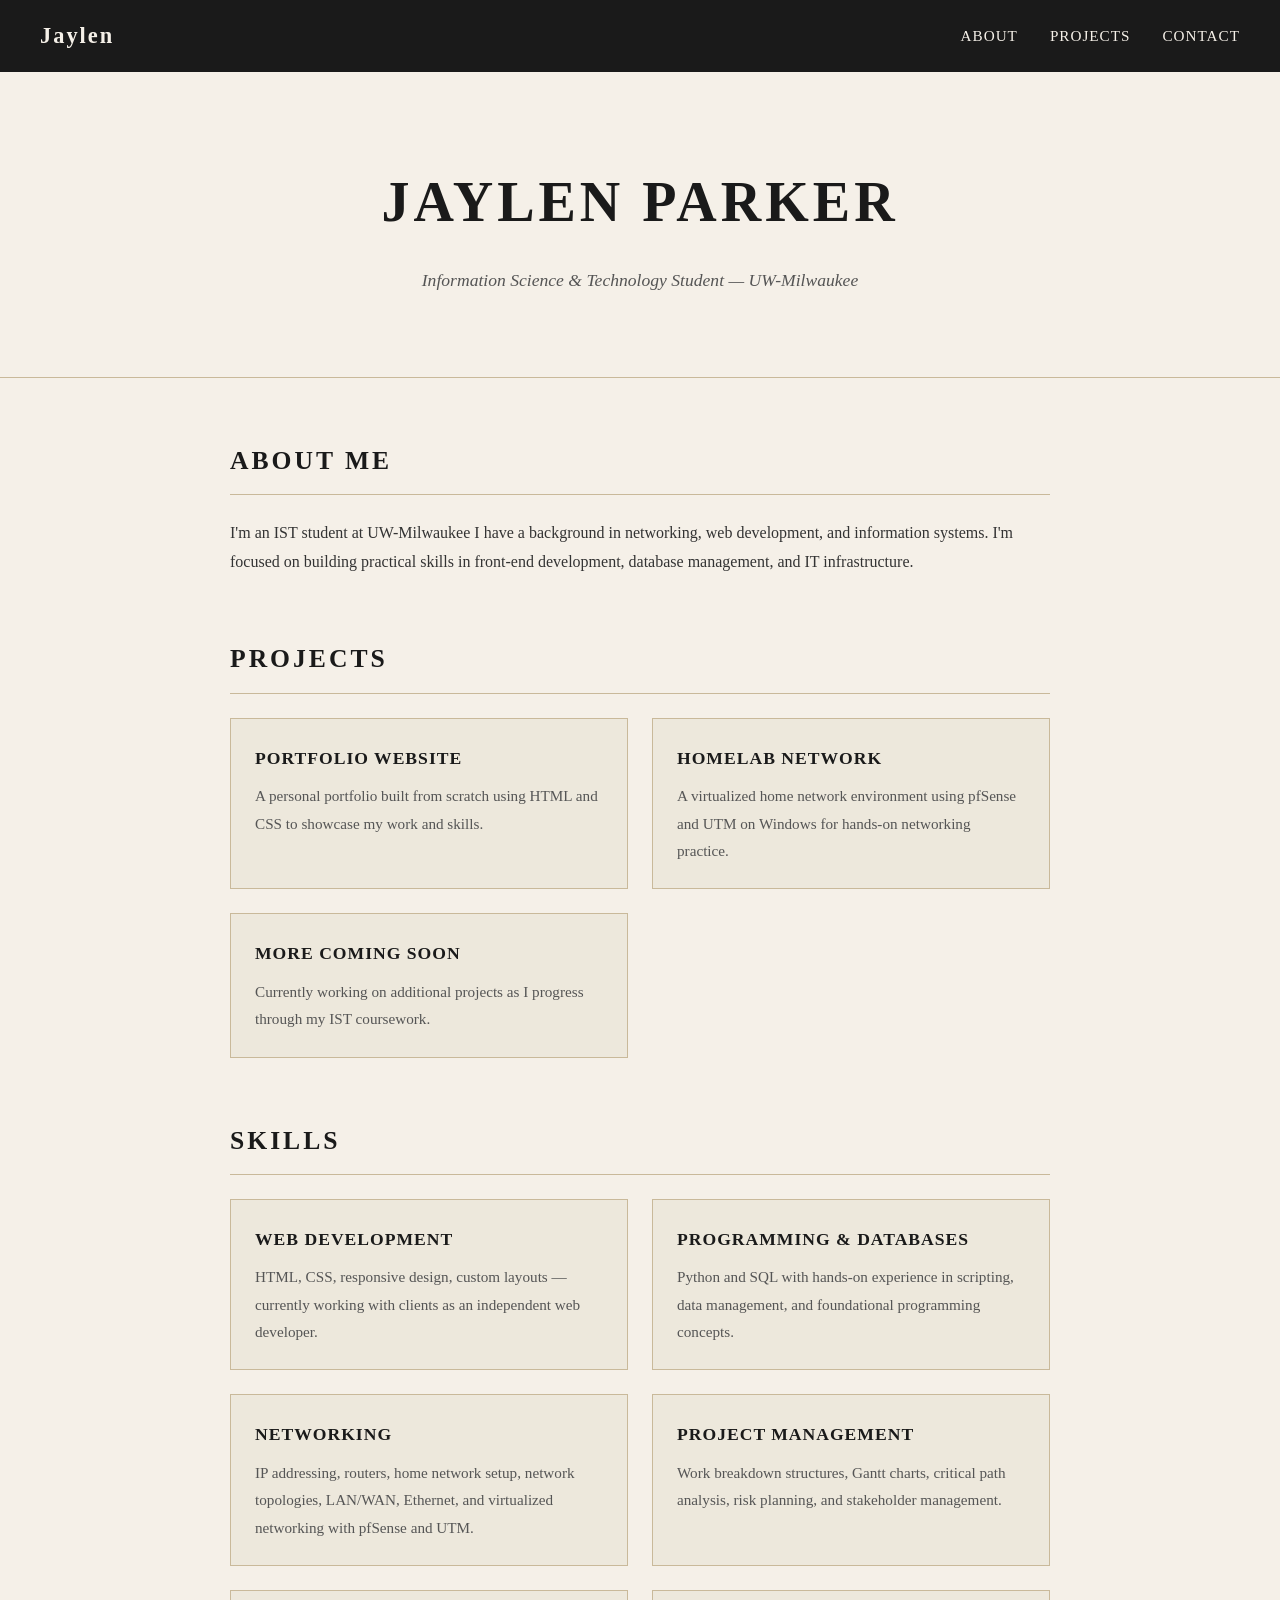
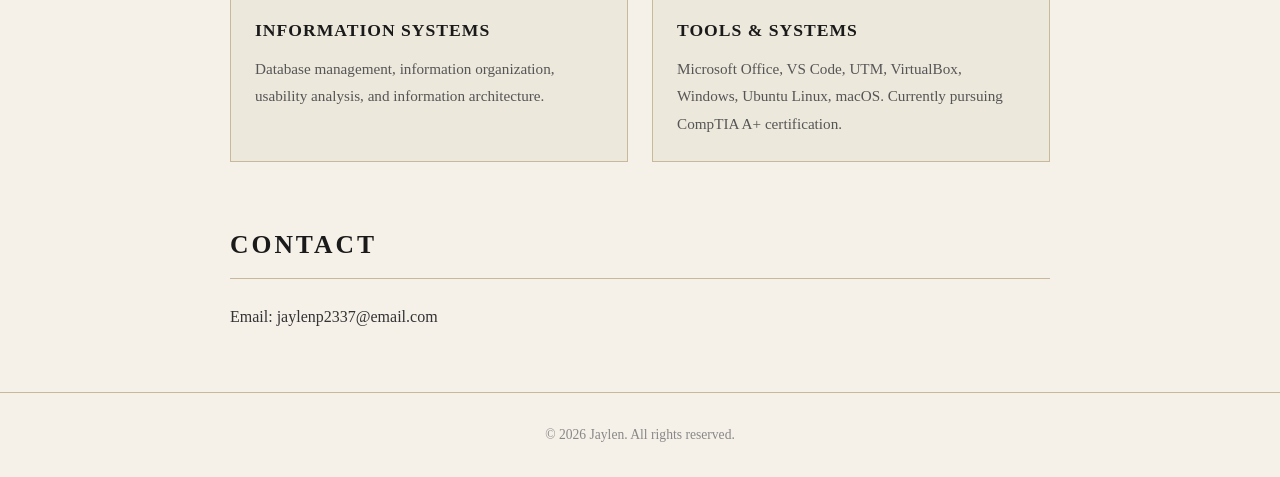
==== index.html @ e1a83e4b "Add files via upload" ====
<!DOCTYPE html>
<html lang="en">
<head>
    <meta charset="UTF-8">
    <meta name="viewport" content="width=device-width, initial-scale=1.0">
    <title>Jaylen Parker| IST Portfolio</title>
    <link rel="stylesheet" href="style.css">
</head>
<body>

    <nav>
        <span class="logo">Jaylen</span>
        <ul>
            <li><a href="#about">About</a></li>
            <li><a href="#projects">Projects</a></li>
            <li><a href="#contact">Contact</a></li>
        </ul>
    </nav>

    <header>
        <h1>Jaylen Parker</h1>
        <p>Information Science & Technology Student — UW-Milwaukee</p>
    </header>

    <section id="about">
        <h2>About Me</h2>
        <p>I'm an IST student at UW-Milwaukee I have a background in networking, web development, and information systems. I'm focused on building practical skills in front-end development, database management, and IT infrastructure.</p>
    </section>

    <section id="projects">
        <h2>Projects</h2>
        <div class="project-grid">
            <div class="project-card">
                <h3>Portfolio Website</h3>
                <p>A personal portfolio built from scratch using HTML and CSS to showcase my work and skills.</p>
            </div>
            <div class="project-card">
                <h3>Homelab Network</h3>
                <p>A virtualized home network environment using pfSense and UTM on Windows for hands-on networking practice.</p>
            </div>
            <div class="project-card">
                <h3>More Coming Soon</h3>
                <p>Currently working on additional projects as I progress through my IST coursework.</p>
            </div>
        </div>
    </section>
<section id="skills">
    <h2>Skills</h2>
    <div class="project-grid">
        <div class="project-card">
            <h3>Web Development</h3>
            <p>HTML, CSS, responsive design, custom layouts — currently working with clients as an independent web developer.</p>
        </div>
        <div class="project-card">
            <h3>Programming & Databases</h3>
            <p>Python and SQL with hands-on experience in scripting, data management, and foundational programming concepts.</p>
        </div>
        <div class="project-card">
            <h3>Networking</h3>
            <p>IP addressing, routers, home network setup, network topologies, LAN/WAN, Ethernet, and virtualized networking with pfSense and UTM.</p>
        </div>
        <div class="project-card">
            <h3>Project Management</h3>
            <p>Work breakdown structures, Gantt charts, critical path analysis, risk planning, and stakeholder management.</p>
        </div>
        <div class="project-card">
            <h3>Information Systems</h3>
            <p>Database management, information organization, usability analysis, and information architecture.</p>
        </div>
        <div class="project-card">
            <h3>Tools & Systems</h3>
            <p>Microsoft Office, VS Code, UTM, VirtualBox, Windows, Ubuntu Linux, macOS. Currently pursuing CompTIA A+ certification.</p>
        </div>
    </div>
</section>
    <section id="contact">
        <h2>Contact</h2>
        <p>Email: jaylenp2337@email.com</p>
    </section>

    <footer>
        <p>&copy; 2026 Jaylen. All rights reserved.</p>
    </footer>

</body>
</html>
---- style.css ----
* {
    margin: 0;
    padding: 0;
    box-sizing: border-box;
}

body {
    font-family: 'Times New Roman', Times, serif;
    background-color: #f5f0e8;
    color: #1a1a1a;
    line-height: 1.8;
}

/* NAV */
nav {
    background-color: #1a1a1a;
    padding: 16px 40px;
    display: flex;
    justify-content: space-between;
    align-items: center;
    position: sticky;
    top: 0;
}

nav .logo {
    color: #f5f0e8;
    font-size: 1.4rem;
    font-weight: bold;
    letter-spacing: 2px;
}

nav ul {
    list-style: none;
    display: flex;
    gap: 32px;
}

nav ul li a {
    color: #f5f0e8;
    text-decoration: none;
    font-size: 0.95rem;
    letter-spacing: 1px;
    text-transform: uppercase;
}

nav ul li a:hover {
    text-decoration: underline;
}

/* HERO */
header {
    text-align: center;
    padding: 80px 20px;
    border-bottom: 1px solid #c9b99a;
}

header h1 {
    font-size: 3.5rem;
    letter-spacing: 4px;
    text-transform: uppercase;
    color: #1a1a1a;
}

header p {
    margin-top: 12px;
    font-size: 1.1rem;
    color: #555;
    font-style: italic;
}

/* SECTIONS */
section {
    max-width: 900px;
    margin: 60px auto;
    padding: 0 40px;
}

section h2 {
    font-size: 1.6rem;
    text-transform: uppercase;
    letter-spacing: 3px;
    border-bottom: 1px solid #c9b99a;
    padding-bottom: 10px;
    margin-bottom: 24px;
    color: #1a1a1a;
}

section p {
    font-size: 1rem;
    color: #333;
}

/* PROJECT CARDS */
.project-grid {
    display: grid;
    grid-template-columns: repeat(auto-fit, minmax(260px, 1fr));
    gap: 24px;
    margin-top: 16px;
}

.project-card {
    background-color: #ede8dc;
    border: 1px solid #c9b99a;
    padding: 24px;
    transition: box-shadow 0.2s;
}

.project-card:hover {
    box-shadow: 0 4px 16px rgba(0,0,0,0.12);
}

.project-card h3 {
    font-size: 1.1rem;
    margin-bottom: 8px;
    text-transform: uppercase;
    letter-spacing: 1px;
}

.project-card p {
    font-size: 0.95rem;
    color: #555;
}

/* FOOTER */
footer {
    text-align: center;
    padding: 30px;
    border-top: 1px solid #c9b99a;
    margin-top: 60px;
    font-size: 0.85rem;
    color: #888;
}
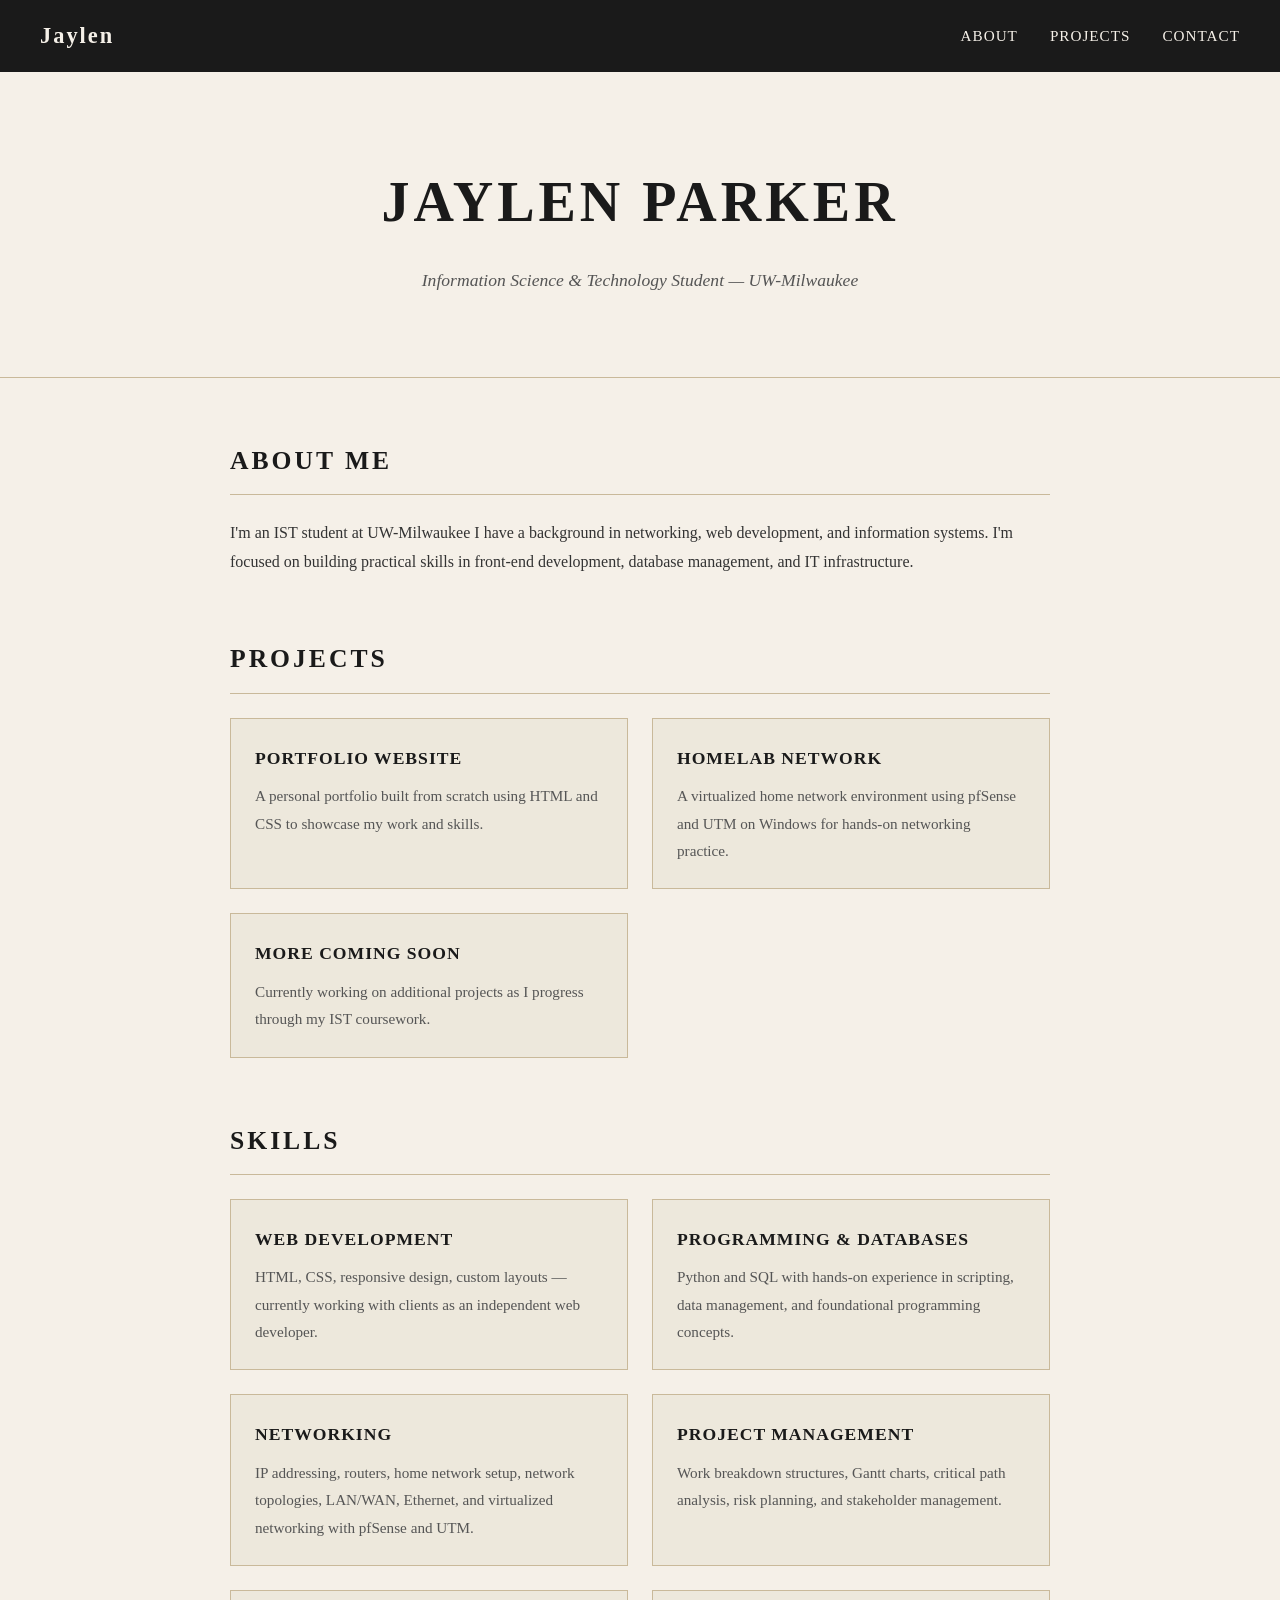
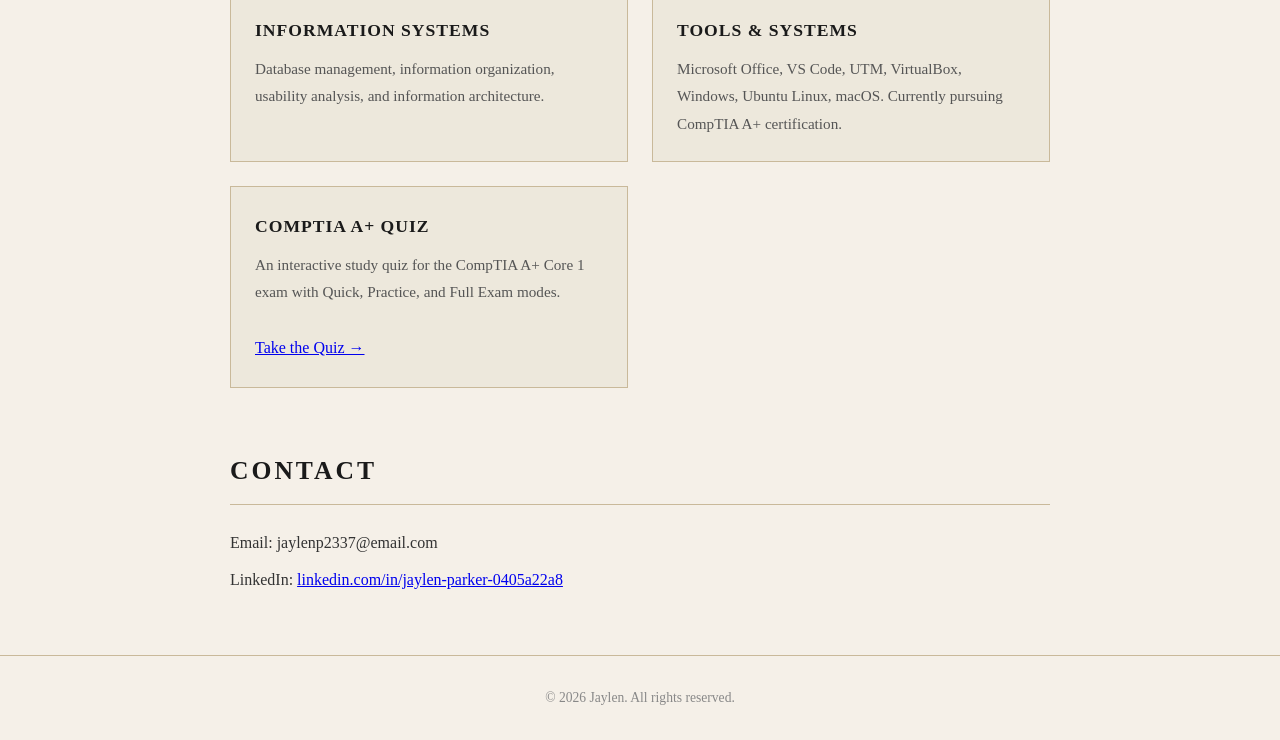
==== commit b4471dc6: "Add files via upload" ====
--- a/index.html
+++ b/index.html
@@ -71,11 +71,18 @@
             <h3>Tools & Systems</h3>
             <p>Microsoft Office, VS Code, UTM, VirtualBox, Windows, Ubuntu Linux, macOS. Currently pursuing CompTIA A+ certification.</p>
         </div>
+        <div class="project-card">
+    <h3>CompTIA A+ Quiz</h3>
+    <p>An interactive study quiz for the CompTIA A+ Core 1 exam with Quick, Practice, and Full Exam modes.</p>
+    <br>
+    <a href="quiz.html">Take the Quiz →</a>
+</div>
     </div>
 </section>
     <section id="contact">
         <h2>Contact</h2>
         <p>Email: jaylenp2337@email.com</p>
+        <p style="margin-top: 8px;">LinkedIn: <a href="https://www.linkedin.com/in/jaylen-parker-0405a22a8/" target="_blank">linkedin.com/in/jaylen-parker-0405a22a8</a></p>
     </section>
 
     <footer>
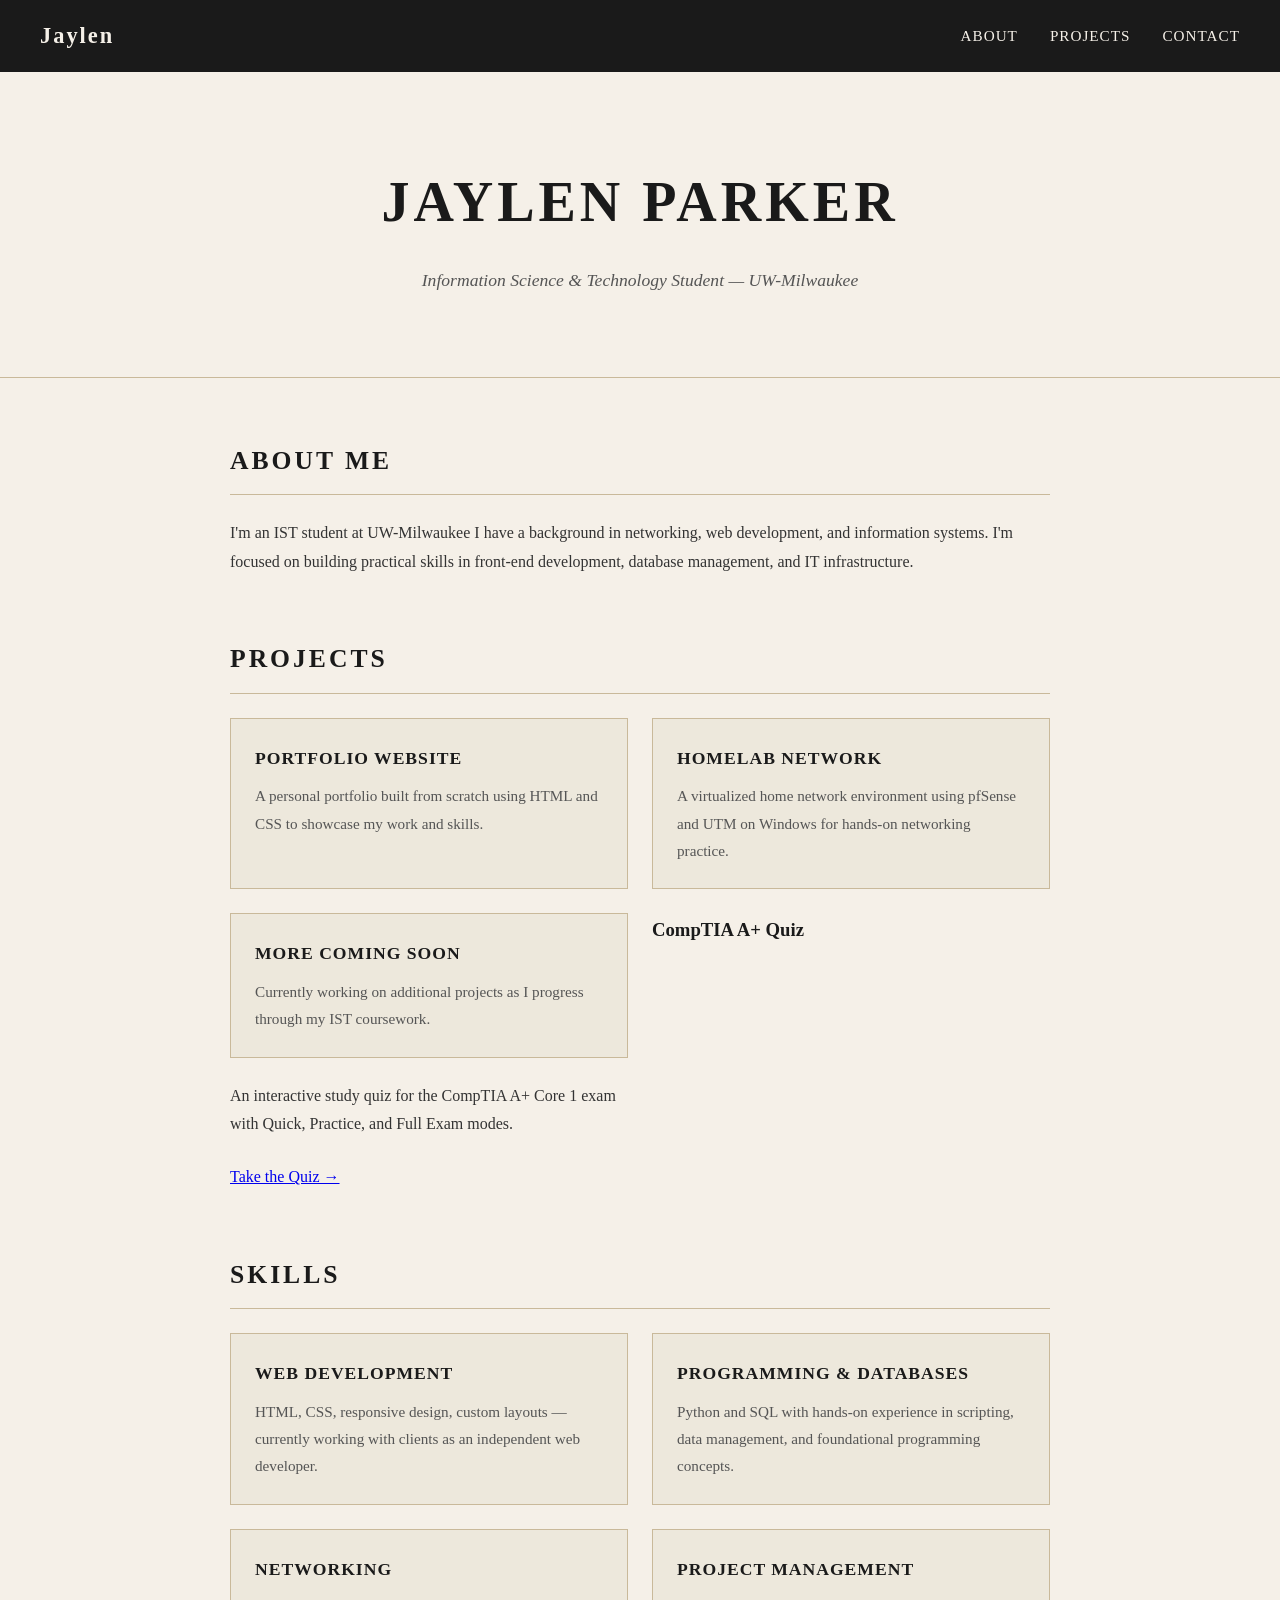
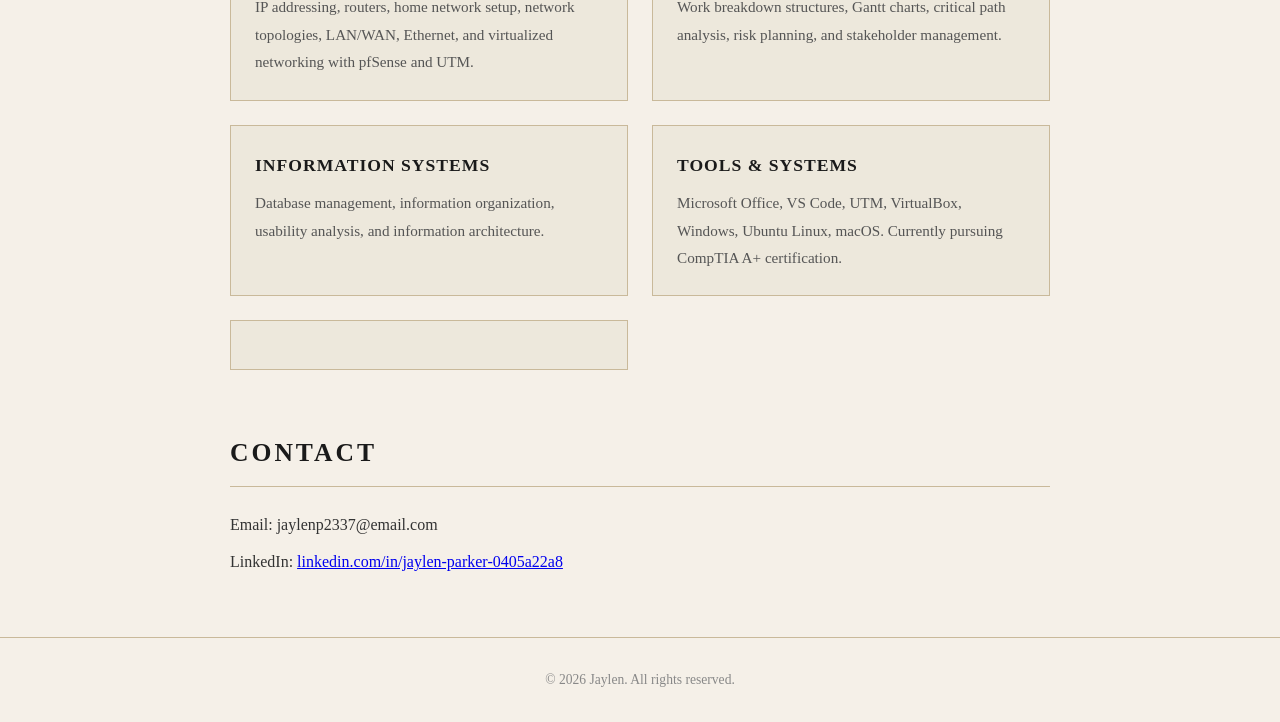
==== commit 312b206f: "Add files via upload" ====
--- a/index.html
+++ b/index.html
@@ -42,6 +42,10 @@
                 <h3>More Coming Soon</h3>
                 <p>Currently working on additional projects as I progress through my IST coursework.</p>
             </div>
+             <h3>CompTIA A+ Quiz</h3>
+    <p>An interactive study quiz for the CompTIA A+ Core 1 exam with Quick, Practice, and Full Exam modes.</p>
+    <br>
+    <a href="quiz.html">Take the Quiz →</a>
         </div>
     </section>
 <section id="skills">
@@ -72,10 +76,7 @@
             <p>Microsoft Office, VS Code, UTM, VirtualBox, Windows, Ubuntu Linux, macOS. Currently pursuing CompTIA A+ certification.</p>
         </div>
         <div class="project-card">
-    <h3>CompTIA A+ Quiz</h3>
-    <p>An interactive study quiz for the CompTIA A+ Core 1 exam with Quick, Practice, and Full Exam modes.</p>
-    <br>
-    <a href="quiz.html">Take the Quiz →</a>
+   
 </div>
     </div>
 </section>
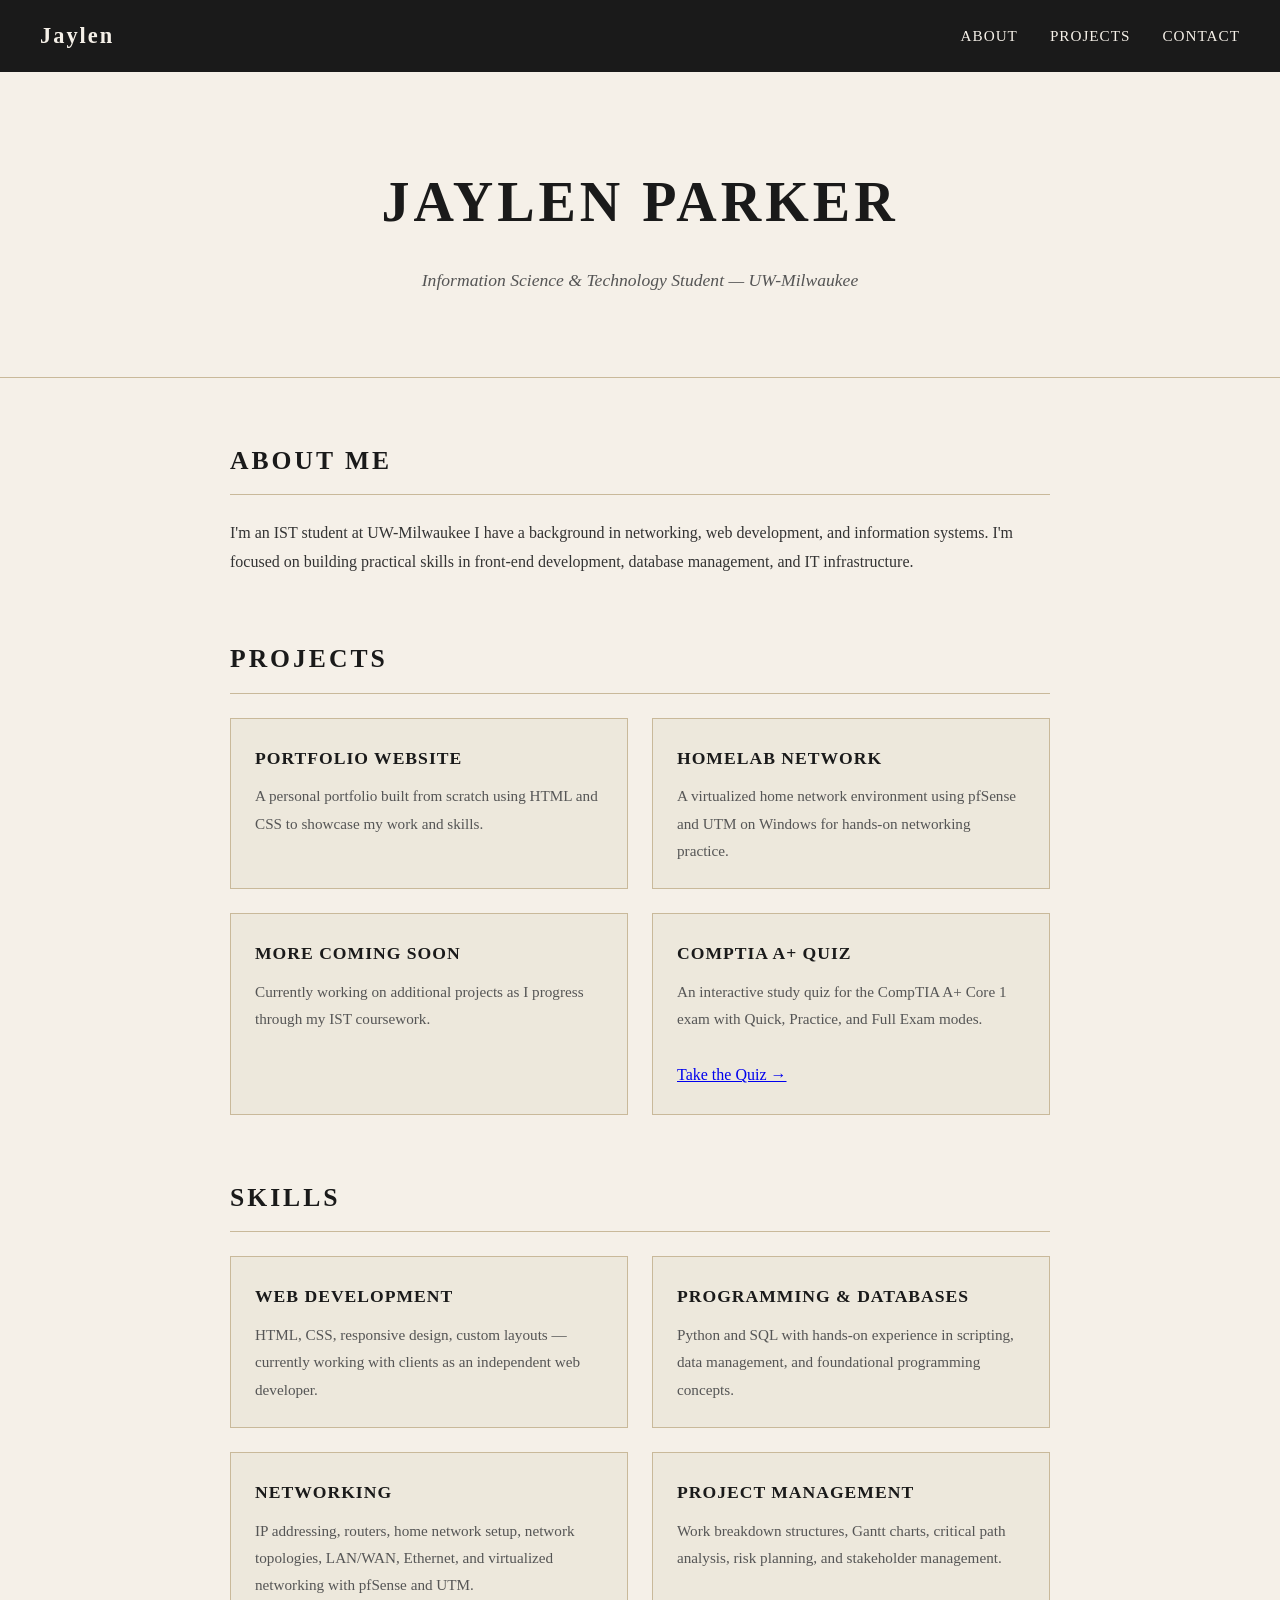
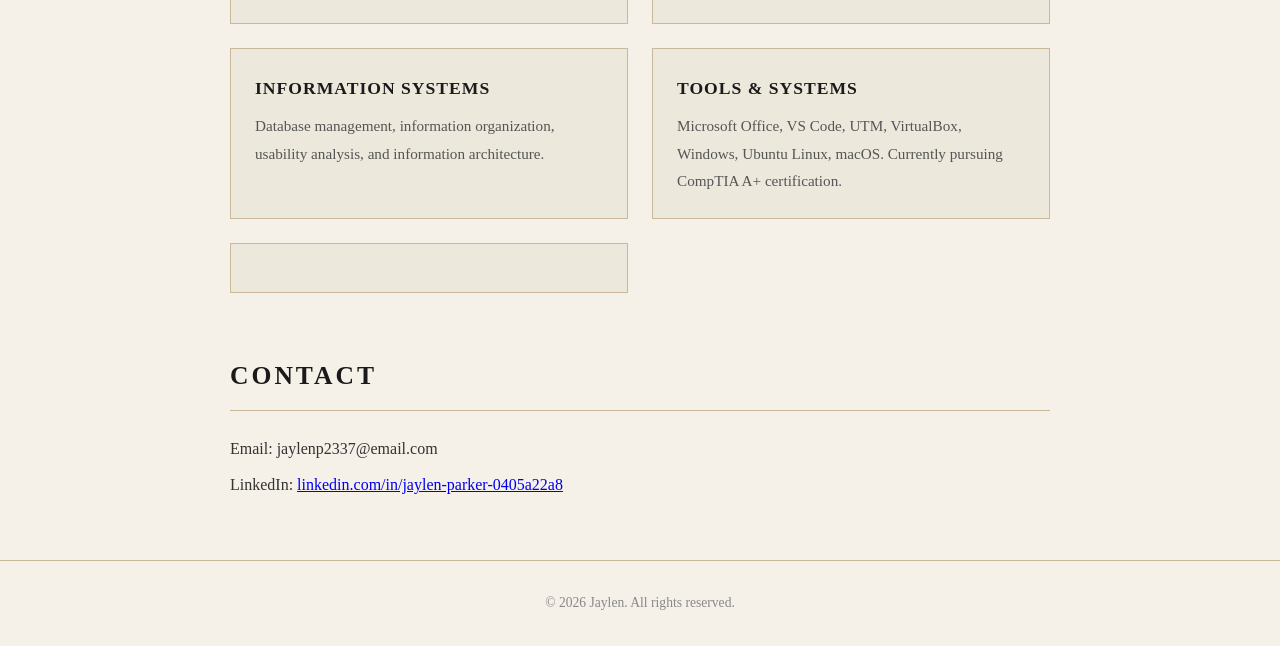
==== commit 6e8ad2d0: "Add files via upload" ====
--- a/index.html
+++ b/index.html
@@ -42,10 +42,13 @@
                 <h3>More Coming Soon</h3>
                 <p>Currently working on additional projects as I progress through my IST coursework.</p>
             </div>
-             <h3>CompTIA A+ Quiz</h3>
+             <div class="project-card">
+    <h3>CompTIA A+ Quiz</h3>
     <p>An interactive study quiz for the CompTIA A+ Core 1 exam with Quick, Practice, and Full Exam modes.</p>
     <br>
     <a href="quiz.html">Take the Quiz →</a>
+</div>
+
         </div>
     </section>
 <section id="skills">
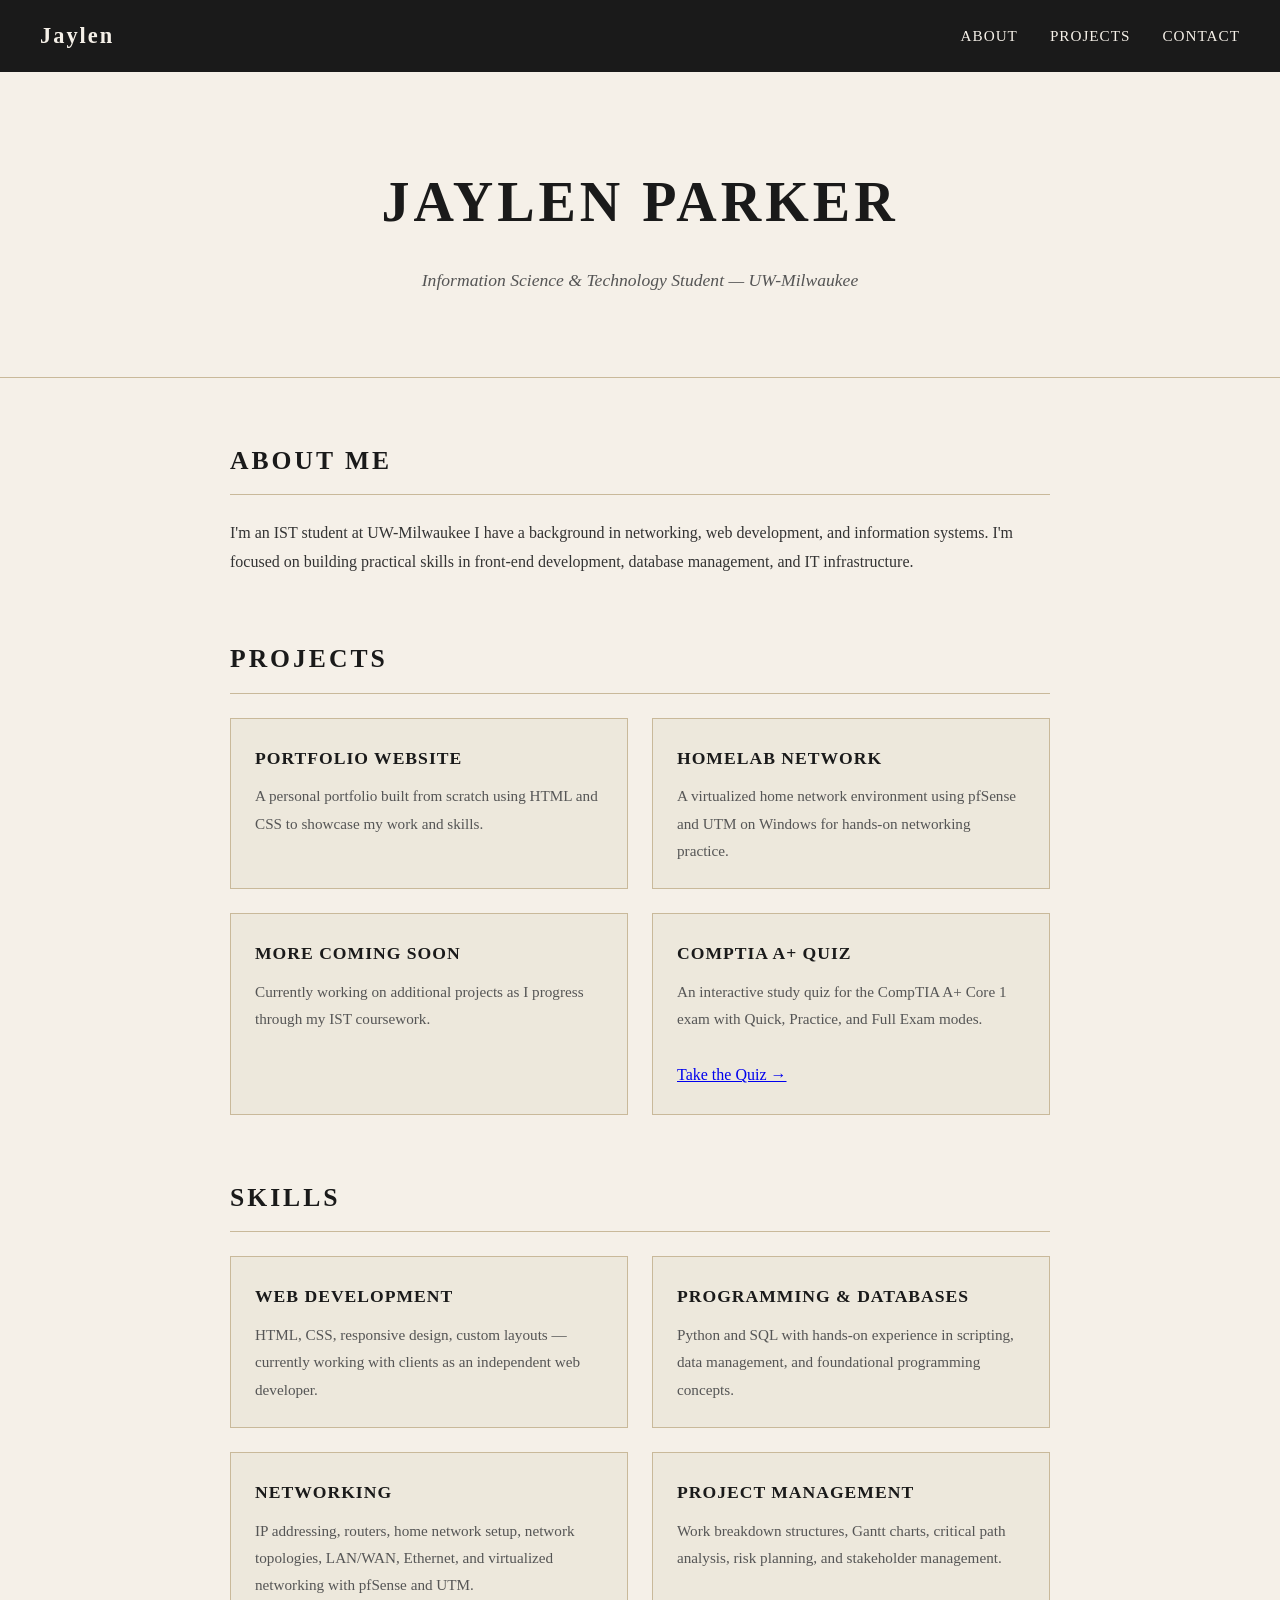
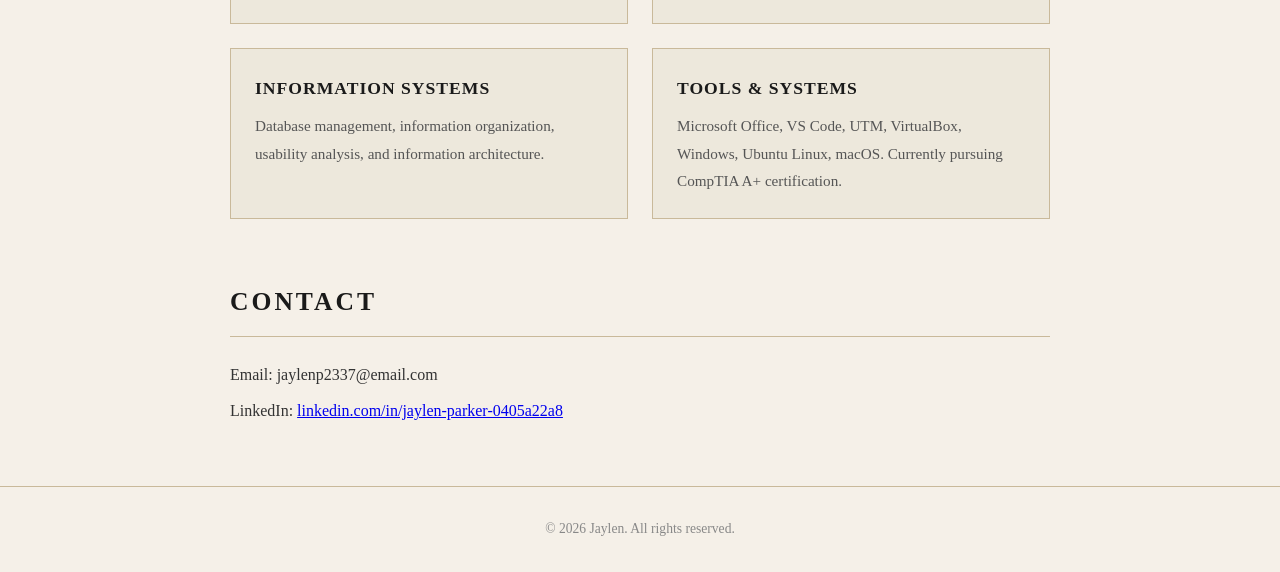
==== commit d35db602: "Update index.html" ====
--- a/index.html
+++ b/index.html
@@ -78,7 +78,7 @@
             <h3>Tools & Systems</h3>
             <p>Microsoft Office, VS Code, UTM, VirtualBox, Windows, Ubuntu Linux, macOS. Currently pursuing CompTIA A+ certification.</p>
         </div>
-        <div class="project-card">
+      
    
 </div>
     </div>
@@ -94,4 +94,4 @@
     </footer>
 
 </body>
-</html>+</html>
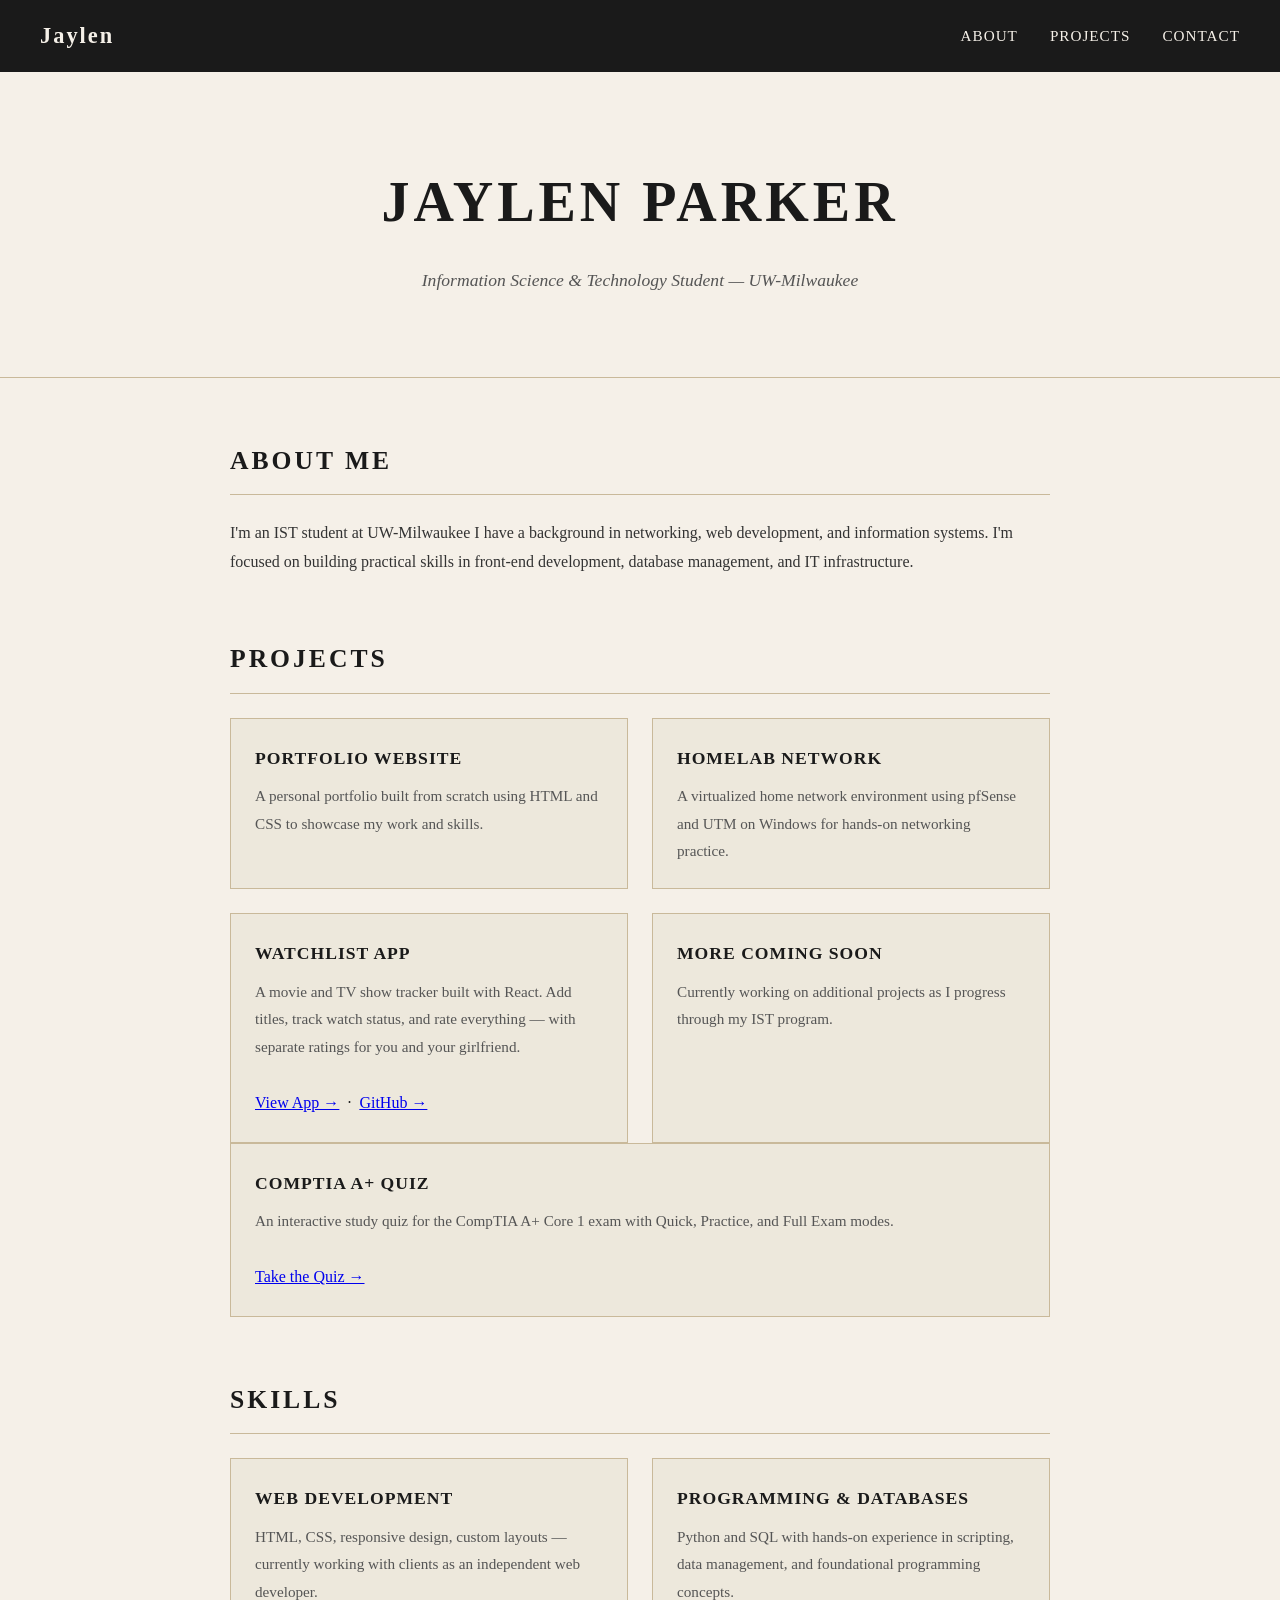
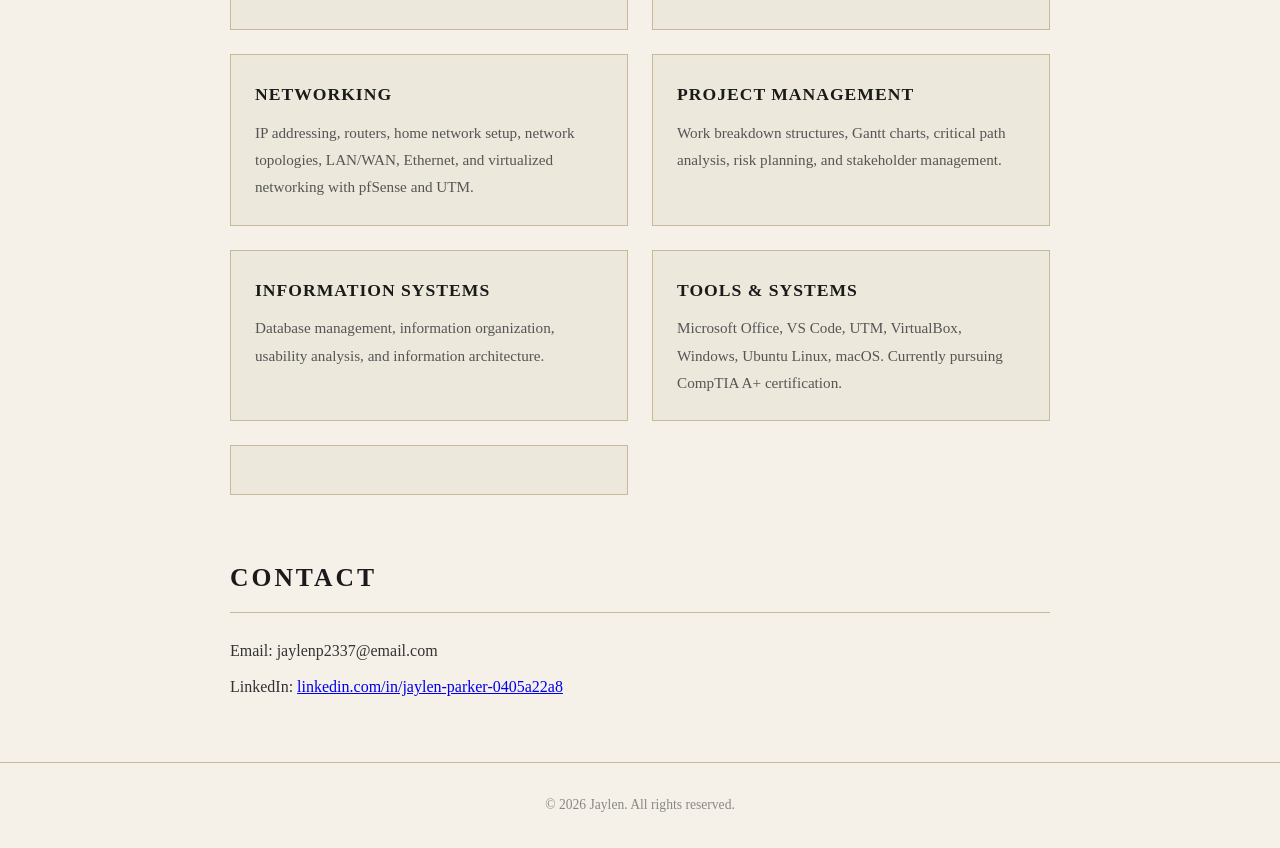
==== commit 07700474: "Add files via upload" ====
--- a/index.html
+++ b/index.html
@@ -39,8 +39,18 @@
                 <p>A virtualized home network environment using pfSense and UTM on Windows for hands-on networking practice.</p>
             </div>
             <div class="project-card">
-                <h3>More Coming Soon</h3>
-                <p>Currently working on additional projects as I progress through my IST coursework.</p>
+    <h3>Watchlist App</h3>
+    <p>A movie and TV show tracker built with React. Add titles, track watch status, and rate everything — with separate ratings for you and your girlfriend.</p>
+    <br>
+   <a href="https://jaylenparker.github.io/watchlist" target="_blank">View App →</a>
+&nbsp;·&nbsp;
+<a href="https://github.com/jaylenparker/watchlist" target="_blank">GitHub →</a>
+</div>
+
+<div class="project-card">
+    <h3>More Coming Soon</h3>
+    <p>Currently working on additional projects as I progress through my IST program.</p>
+</div>
             </div>
              <div class="project-card">
     <h3>CompTIA A+ Quiz</h3>
@@ -78,7 +88,7 @@
             <h3>Tools & Systems</h3>
             <p>Microsoft Office, VS Code, UTM, VirtualBox, Windows, Ubuntu Linux, macOS. Currently pursuing CompTIA A+ certification.</p>
         </div>
-      
+        <div class="project-card">
    
 </div>
     </div>
@@ -94,4 +104,4 @@
     </footer>
 
 </body>
-</html>
+</html>
